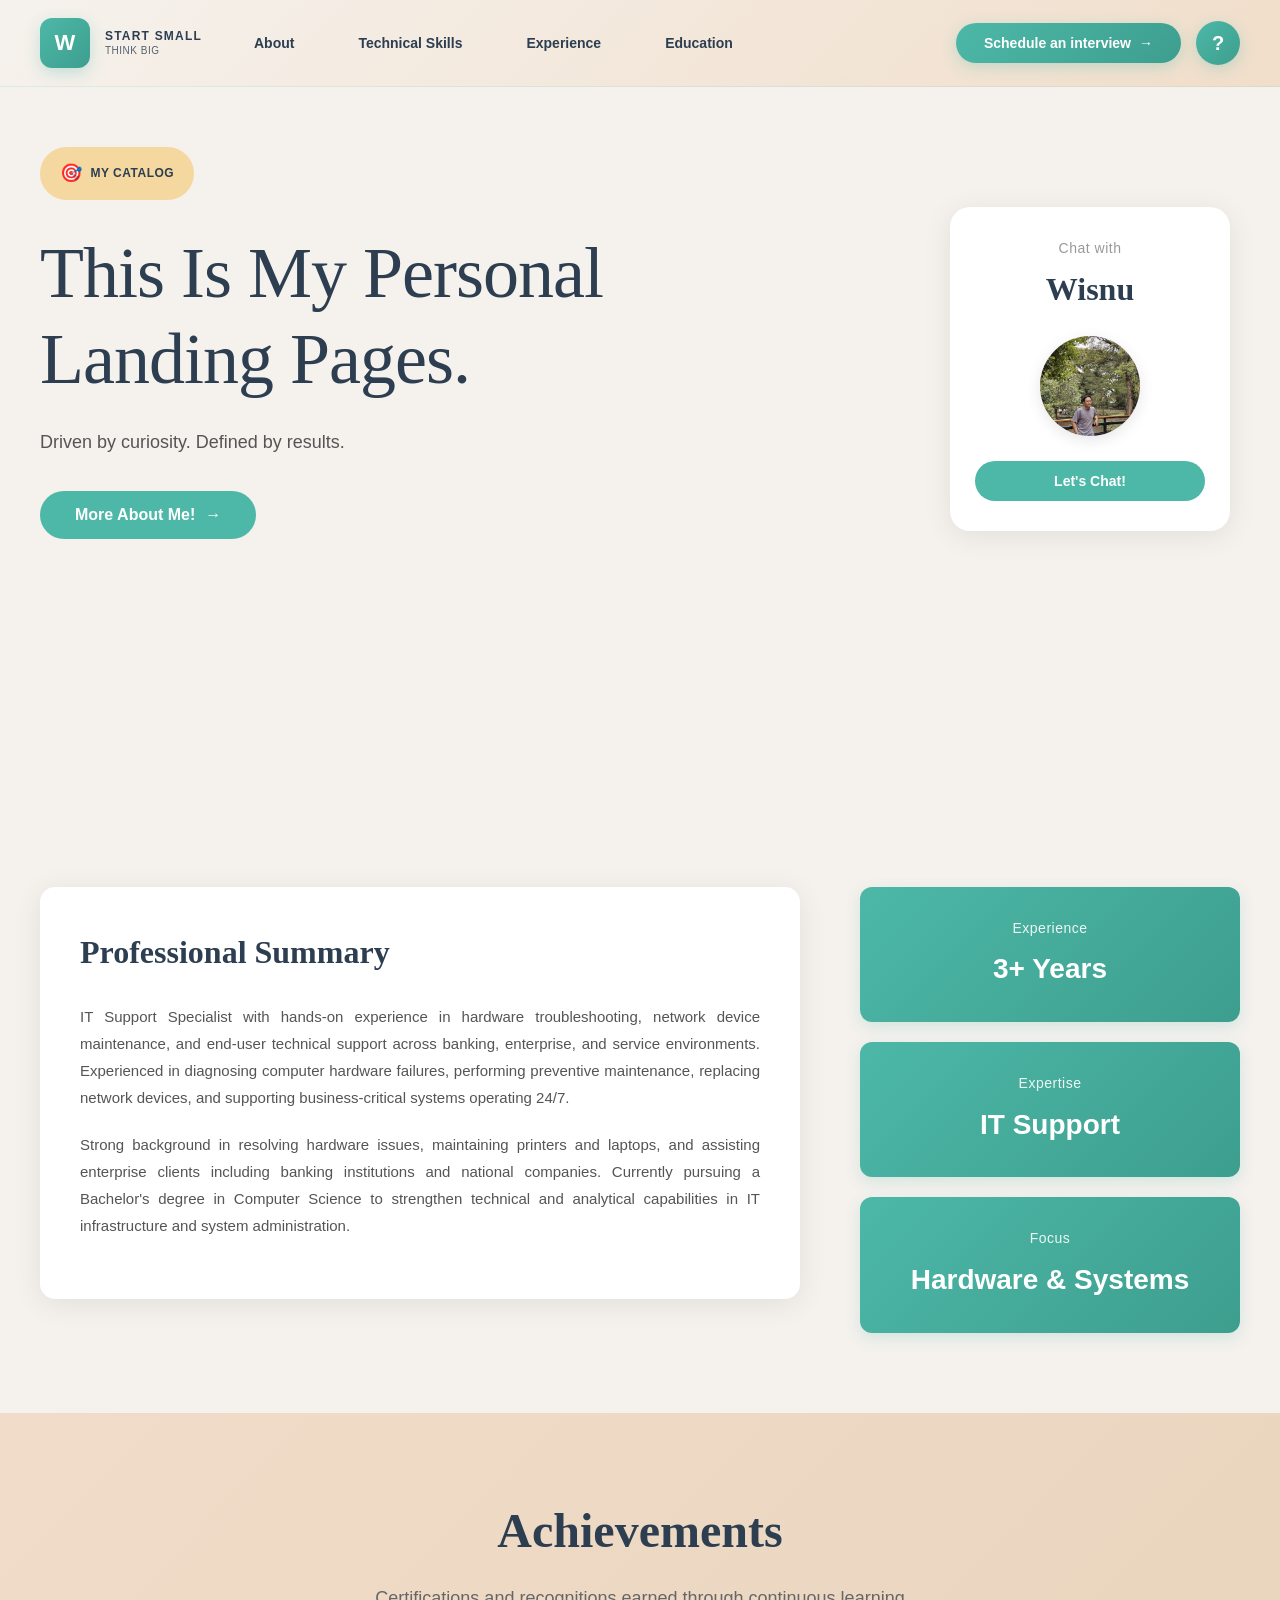
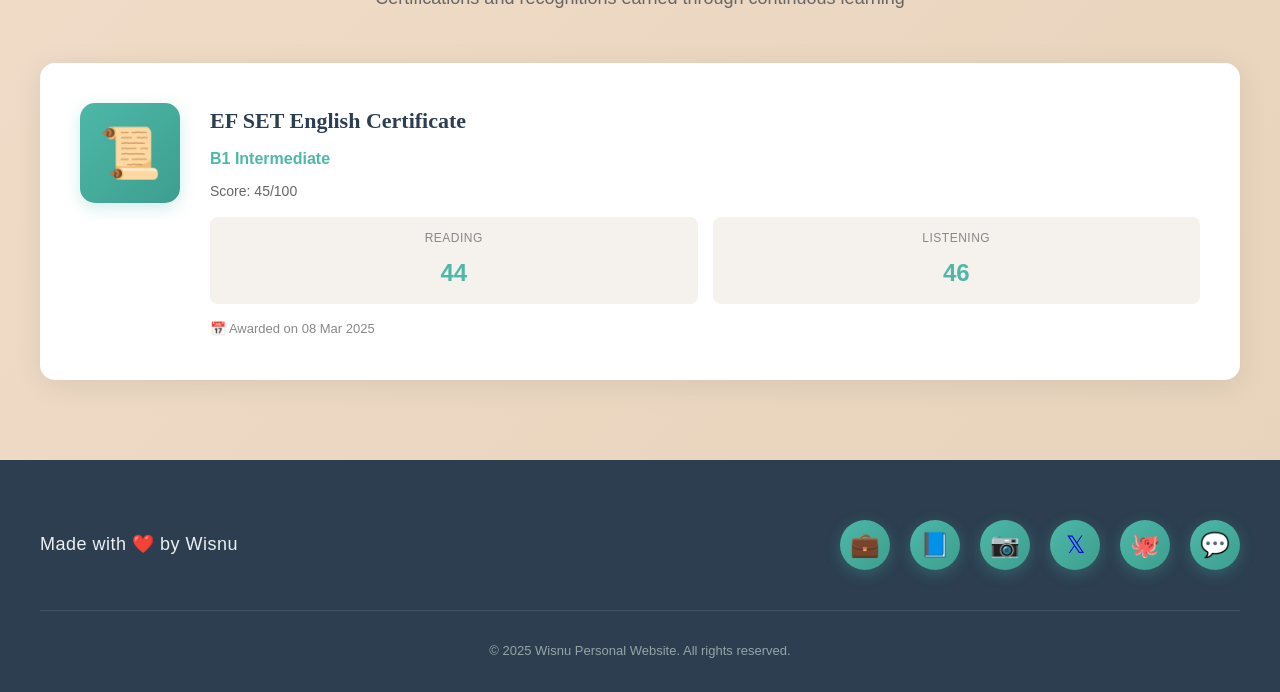
==== index.html @ cc22c413 "Create index.html" ====
<!DOCTYPE html>
<html lang="id">
<head>
    <meta charset="UTF-8">
    <meta name="viewport" content="width=device-width, initial-scale=1.0">
    <title>Welcome To Personal Pages Wisnu</title>
    <link rel="stylesheet" href="../css/styles.css">
</head>
<body>
    <!-- Navigation Bar -->
    <nav class="navbar">
        <div class="nav-container">
            <div class="logo">
                <div class="logo-mark">W</div>
                <span class="logo-text">START SMALL<br><small>THINK BIG</small></span>
            </div>
            <ul class="nav-menu">
                <li><a href="#about">About</a></li>
                <li><a href="../skills/technical-skills.html" target="_blank" rel="noopener noreferrer">Technical Skills</a></li>
                <li><a href="../experience/professional-experience.html" target="_blank" rel="noopener noreferrer">Experience</a></li>
                <li><a href="../education/education.html" target="_blank" rel="noopener noreferrer">Education</a></li>
            </ul>
            <div class="nav-buttons">
                <button class="btn-schedule">Schedule an interview <span class="arrow">→</span></button>
                <button class="btn-help">?</button>
            </div>
        </div>
    </nav>

    <!-- Hero Section -->
    <section class="hero">
        <div class="hero-content">
            <!-- My Catalog Badge -->
            <a href="../catalog/my-catalog.html" target="_blank" rel="noopener noreferrer" class="my-catalog-link">
                <div class="my-guide-badge">
                    <div class="badge-icon">🎯</div>
                    <span>MY CATALOG</span>
                </div>
            </a>

            <!-- Main Content -->
            <div class="hero-text">
                <h1>This Is My Personal<br>Landing Pages.</h1>
                <p class="hero-subtitle">Driven by curiosity. Defined by results.</p>
                <button class="btn-cta">More About Me! <span class="arrow">→</span></button>
            </div>

            <!-- Illustration Section -->
            
                    </g>
                </svg>
            </div>
        </div>

        <!-- Chat with Wisnu Section -->
        <div class="chat-section">
            <div class="chat-box">
                <h3>Chat with</h3>
                <h2>Wisnu</h2>
                <div class="wisnu-avatar">
                    <img src="../image/wisnu.jpg" alt="Wisnu" class="avatar-image">
                </div>
                <button class="btn-chat">Let's Chat!</button>
            </div>
        </div>
    </section>

    <!-- About Section -->
    <section id="about" class="about-section">
        <div class="about-container">
            <div class="about-content">
                <h2>Professional Summary</h2>
                <p>IT Support Specialist with hands-on experience in hardware troubleshooting, network device maintenance, and end-user technical support across banking, enterprise, and service environments. Experienced in diagnosing computer hardware failures, performing preventive maintenance, replacing network devices, and supporting business-critical systems operating 24/7.</p>
                
                <p>Strong background in resolving hardware issues, maintaining printers and laptops, and assisting enterprise clients including banking institutions and national companies. Currently pursuing a Bachelor's degree in Computer Science to strengthen technical and analytical capabilities in IT infrastructure and system administration.</p>
            </div>
            
            <div class="about-stats">
                <div class="stat-item">
                    <h3>Experience</h3>
                    <p>3+ Years</p>
                </div>
                <div class="stat-item">
                    <h3>Expertise</h3>
                    <p>IT Support</p>
                </div>
                <div class="stat-item">
                    <h3>Focus</h3>
                    <p>Hardware & Systems</p>
                </div>
            </div>
        </div>
    </section>

    <!-- Achievement Section -->
    <section class="achievement-section">
        <div class="achievement-container">
            <h2>Achievements</h2>
            <p class="achievement-subtitle">Certifications and recognitions earned through continuous learning</p>
            
            <div class="achievement-grid">
                <!-- EF SET English Certificate -->
                <div class="achievement-card">
                    <div class="achievement-logo">
                        <span class="cert-icon">📜</span>
                    </div>
                    <div class="achievement-details">
                        <h3>EF SET English Certificate</h3>
                        <p class="cert-level">B1 Intermediate</p>
                        <p class="cert-score">Score: 45/100</p>
                        <div class="cert-scores">
                            <div class="score-item">
                                <span class="score-label">Reading</span>
                                <span class="score-number">44</span>
                            </div>
                            <div class="score-item">
                                <span class="score-label">Listening</span>
                                <span class="score-number">46</span>
                            </div>
                        </div>
                        <p class="cert-date">📅 Awarded on 08 Mar 2025</p>
                    </div>
                </div>
            </div>
        </div>
    </section>

    <!-- Footer -->
    <footer class="footer">
        <div class="footer-container">
            <div class="footer-content">
                <p class="footer-credit">Made with <span class="heart">❤️</span> by Wisnu</p>
                <div class="social-links">
                    <a href="https://linkedin.com/in/wisnu" target="_blank" rel="noopener noreferrer" class="social-link" title="LinkedIn">
                        <span>💼</span>
                    </a>
                    <a href="https://facebook.com" target="_blank" rel="noopener noreferrer" class="social-link" title="Facebook">
                        <span>📘</span>
                    </a>
                    <a href="https://instagram.com" target="_blank" rel="noopener noreferrer" class="social-link" title="Instagram">
                        <span>📷</span>
                    </a>
                    <a href="https://twitter.com" target="_blank" rel="noopener noreferrer" class="social-link" title="X (Twitter)">
                        <span>𝕏</span>
                    </a>
                    <a href="https://github.com" target="_blank" rel="noopener noreferrer" class="social-link" title="GitHub">
                        <span>🐙</span>
                    </a>
                    <a href="https://discord.com" target="_blank" rel="noopener noreferrer" class="social-link" title="Discord">
                        <span>💬</span>
                    </a>
                </div>
            </div>
            <p class="footer-copyright">&copy; 2025 Wisnu Personal Website. All rights reserved.</p>
        </div>
    </footer>

    <script src="../js/script.js"></script>
</body>
</html>
---- css/styles.css ----
* {
    margin: 0;
    padding: 0;
    box-sizing: border-box;
}

body {
    font-family: 'Segoe UI', Tahoma, Geneva, Verdana, sans-serif;
    background-color: #f5f1ed;
    color: #333;
    line-height: 1.6;
}

/* ============= NAVBAR ============= */
.navbar {
    background: linear-gradient(135deg, rgba(245, 241, 237, 0.95) 0%, rgba(240, 220, 200, 0.95) 100%);
    backdrop-filter: blur(10px);
    padding: 18px 0;
    position: sticky;
    top: 0;
    z-index: 100;
    border-bottom: 1px solid rgba(77, 184, 168, 0.15);
    box-shadow: 0 4px 20px rgba(0, 0, 0, 0.08);
    transition: all 0.3s ease;
}

.navbar:hover {
    box-shadow: 0 8px 30px rgba(0, 0, 0, 0.12);
}

.nav-container {
    max-width: 1400px;
    margin: 0 auto;
    padding: 0 40px;
    display: flex;
    justify-content: space-between;
    align-items: center;
    gap: 40px;
}

.logo {
    display: flex;
    align-items: center;
    gap: 15px;
    min-width: 140px;
    cursor: pointer;
    transition: all 0.3s ease;
}

.logo:hover {
    transform: translateY(-2px);
}

.logo-mark {
    width: 50px;
    height: 50px;
    background: linear-gradient(135deg, #4db8a8 0%, #3d9e8e 100%);
    color: white;
    border-radius: 12px;
    display: flex;
    align-items: center;
    justify-content: center;
    font-weight: bold;
    font-size: 22px;
    box-shadow: 0 5px 15px rgba(77, 184, 168, 0.3);
    transition: all 0.3s ease;
}

.logo:hover .logo-mark {
    transform: scale(1.1) rotate(5deg);
    box-shadow: 0 8px 25px rgba(77, 184, 168, 0.4);
}

.logo-text {
    font-size: 12px;
    font-weight: 700;
    letter-spacing: 1.2px;
    line-height: 1.3;
    color: #2c3e50;
}

.logo-text small {
    display: block;
    font-size: 10px;
    letter-spacing: 0.5px;
    font-weight: 500;
    opacity: 0.8;
}

.nav-menu {
    display: flex;
    list-style: none;
    gap: 40px;
    flex: 1;
    align-items: center;
}

.nav-menu li {
    position: relative;
}

.nav-menu a {
    text-decoration: none;
    color: #2c3e50;
    font-size: 14px;
    font-weight: 600;
    transition: all 0.3s ease;
    padding: 8px 12px;
    border-radius: 6px;
    position: relative;
}

.nav-menu a:hover {
    color: #4db8a8;
    background-color: rgba(77, 184, 168, 0.1);
    transform: translateY(-2px);
}

.nav-menu a::after {
    content: '';
    position: absolute;
    bottom: -6px;
    left: 12px;
    width: 0;
    height: 3px;
    background: linear-gradient(90deg, #4db8a8, #3d9e8e);
    border-radius: 2px;
    transition: width 0.3s ease;
}

.nav-menu a:hover::after {
    width: calc(100% - 24px);
}

.nav-buttons {
    display: flex;
    gap: 15px;
    align-items: center;
}

.btn-schedule {
    background: linear-gradient(135deg, #4db8a8 0%, #3d9e8e 100%);
    color: white;
    border: none;
    padding: 12px 28px;
    border-radius: 25px;
    font-size: 14px;
    font-weight: 600;
    cursor: pointer;
    transition: all 0.3s ease;
    display: flex;
    align-items: center;
    gap: 8px;
    white-space: nowrap;
    box-shadow: 0 4px 15px rgba(77, 184, 168, 0.3);
}

.btn-schedule:hover {
    transform: translateY(-3px);
    box-shadow: 0 8px 25px rgba(77, 184, 168, 0.4);
}

.btn-schedule:active {
    transform: translateY(-1px);
}

.btn-help {
    width: 44px;
    height: 44px;
    border-radius: 50%;
    background: linear-gradient(135deg, #4db8a8 0%, #3d9e8e 100%);
    color: white;
    border: none;
    font-size: 20px;
    font-weight: bold;
    cursor: pointer;
    transition: all 0.3s ease;
    display: flex;
    align-items: center;
    justify-content: center;
    box-shadow: 0 4px 15px rgba(77, 184, 168, 0.3);
    position: relative;
}

.btn-help:hover {
    transform: scale(1.15) rotate(10deg);
    box-shadow: 0 8px 25px rgba(77, 184, 168, 0.4);
}

.btn-help:active {
    transform: scale(1.05) rotate(10deg);
}

.arrow {
    transition: transform 0.3s ease;
}

.btn-schedule:hover .arrow {
    transform: translateX(5px);
}

/* ============= HERO SECTION ============= */
.hero {
    max-width: 1400px;
    margin: 0 auto;
    padding: 60px 40px;
    display: grid;
    grid-template-columns: 1fr 300px;
    gap: 40px;
    position: relative;
}

.hero-content {
    position: relative;
    min-height: 600px;
}

.my-guide-badge {
    display: inline-flex;
    align-items: center;
    gap: 8px;
    background-color: #f4d89f;
    padding: 12px 20px;
    border-radius: 50px;
    margin-bottom: 30px;
    font-size: 12px;
    font-weight: 700;
    letter-spacing: 0.5px;
    color: #2c3e50;
}

.my-catalog-link {
    text-decoration: none;
    cursor: pointer;
    transition: all 0.3s ease;
    display: inline-block;
}

.my-catalog-link:hover .my-guide-badge {
    background-color: #ecc86f;
    transform: translateY(-3px);
    box-shadow: 0 5px 15px rgba(0, 0, 0, 0.1);
}

.badge-icon {
    font-size: 18px;
}

.hero-text {
    margin-bottom: 50px;
}

.hero-text h1 {
    font-size: 72px;
    font-weight: 400;
    line-height: 1.2;
    color: #2c3e50;
    margin-bottom: 25px;
    font-family: 'Georgia', serif;
    letter-spacing: -1px;
}

.hero-subtitle {
    font-size: 18px;
    color: #555;
    margin-bottom: 35px;
    font-weight: 400;
}

.btn-cta {
    background-color: #4db8a8;
    color: white;
    border: none;
    padding: 15px 35px;
    border-radius: 30px;
    font-size: 16px;
    font-weight: 600;
    cursor: pointer;
    transition: all 0.3s ease;
    display: inline-flex;
    align-items: center;
    gap: 10px;
}

.btn-cta:hover {
    background-color: #3d9e8e;
    transform: translateY(-3px);
    box-shadow: 0 8px 20px rgba(77, 184, 168, 0.3);
}

/* ============= ILLUSTRATION ============= */
.illustration-container {
    position: relative;
    height: 400px;
    margin-top: 80px;
    border-radius: 15px;
    overflow: hidden;
    box-shadow: 0 10px 40px rgba(0, 0, 0, 0.1);
}

.illustration {
    width: 100%;
    height: 100%;
    object-fit: cover;
}

.balloon {
    animation: float 3s ease-in-out infinite;
}

@keyframes float {
    0%, 100% {
        transform: translateY(0px);
    }
    50% {
        transform: translateY(-20px);
    }
}

/* ============= CHAT SECTION ============= */
.chat-section {
    display: flex;
    flex-direction: column;
    align-items: center;
}

.chat-box {
    background-color: white;
    border-radius: 20px;
    padding: 30px 25px;
    text-align: center;
    box-shadow: 0 5px 30px rgba(0, 0, 0, 0.08);
    position: relative;
    top: 60px;
    min-width: 280px;
}

.chat-box h3 {
    font-size: 14px;
    color: #999;
    font-weight: 400;
    margin-bottom: 5px;
    letter-spacing: 0.5px;
}

.chat-box h2 {
    font-size: 32px;
    color: #2c3e50;
    font-weight: 600;
    margin-bottom: 20px;
    font-family: 'Georgia', serif;
}

.wisnu-avatar {
    width: 100px;
    height: 100px;
    margin: 0 auto 25px;
    border-radius: 50%;
    background: linear-gradient(135deg, #e8c4d9 0%, #f5d5e0 100%);
    display: flex;
    align-items: center;
    justify-content: center;
    font-size: 50px;
    box-shadow: 0 4px 15px rgba(0, 0, 0, 0.1);
}

.avatar-placeholder {
    width: 100%;
    height: 100%;
    border-radius: 50%;
    display: flex;
    align-items: center;
    justify-content: center;
}

.avatar-image {
    width: 100%;
    height: 100%;
    border-radius: 50%;
    object-fit: cover;
    object-position: center;
}

.btn-chat {
    background-color: #4db8a8;
    color: white;
    border: none;
    padding: 12px 30px;
    border-radius: 25px;
    font-size: 14px;
    font-weight: 600;
    cursor: pointer;
    transition: all 0.3s ease;
    width: 100%;
}

.btn-chat:hover {
    background-color: #3d9e8e;
    transform: translateY(-2px);
    box-shadow: 0 5px 15px rgba(77, 184, 168, 0.3);
}

/* ============= ABOUT SECTION ============= */
.about-section {
    padding: 80px 40px;
    background-color: #f5f1ed;
    scroll-margin-top: 80px;
}

.about-container {
    max-width: 1200px;
    margin: 0 auto;
    display: grid;
    grid-template-columns: 2fr 1fr;
    gap: 60px;
    align-items: start;
}

.about-content {
    padding: 40px;
    background-color: white;
    border-radius: 15px;
    box-shadow: 0 5px 30px rgba(0, 0, 0, 0.08);
}

.about-content h2 {
    font-size: 32px;
    color: #2c3e50;
    margin-bottom: 25px;
    font-family: 'Georgia', serif;
    font-weight: 600;
}

.about-content p {
    font-size: 15px;
    color: #555;
    line-height: 1.8;
    margin-bottom: 20px;
    text-align: justify;
}

.about-stats {
    display: grid;
    grid-template-columns: 1fr;
    gap: 20px;
}

.stat-item {
    background: linear-gradient(135deg, #4db8a8 0%, #3d9e8e 100%);
    color: white;
    padding: 30px 25px;
    border-radius: 12px;
    text-align: center;
    box-shadow: 0 5px 15px rgba(77, 184, 168, 0.2);
    transition: all 0.3s ease;
}

.stat-item:hover {
    transform: translateY(-5px);
    box-shadow: 0 10px 25px rgba(77, 184, 168, 0.3);
}

.stat-item h3 {
    font-size: 14px;
    font-weight: 500;
    opacity: 0.9;
    margin-bottom: 8px;
    letter-spacing: 0.5px;
}

.stat-item p {
    font-size: 28px;
    font-weight: 700;
    margin: 0;
    color: white;
}

@media (max-width: 768px) {
    .about-section {
        padding: 50px 20px;
    }

    .about-container {
        grid-template-columns: 1fr;
        gap: 30px;
    }

    .about-content {
        padding: 25px;
    }

    .about-content h2 {
        font-size: 24px;
    }

    .about-content p {
        font-size: 14px;
        text-align: left;
    }

    .stat-item p {
        font-size: 22px;
    }
}

/* ============= RESPONSIVE ============= */
@media (max-width: 1200px) {
    .nav-container {
        padding: 0 30px;
        gap: 30px;
    }

    .nav-menu {
        gap: 25px;
    }

    .hero {
        grid-template-columns: 1fr;
        gap: 30px;
        padding: 40px 30px;
    }

    .hero-text h1 {
        font-size: 48px;
    }

    .chat-section {
        margin-top: 40px;
        position: relative;
        top: 0;
    }
}

@media (max-width: 768px) {
    .nav-container {
        flex-wrap: wrap;
        justify-content: space-between;
        padding: 15px 20px;
    }

    .nav-menu {
        flex-wrap: wrap;
        gap: 15px;
        order: 3;
        flex-basis: 100%;
        margin-top: 20px;
    }

    .nav-menu a {
        font-size: 13px;
    }

    .btn-schedule span {
        display: none;
    }

    .hero {
        padding: 30px 20px;
    }

    .hero-text h1 {
        font-size: 36px;
    }

    .hero-subtitle {
        font-size: 16px;
    }

    .my-guide-badge {
        margin-bottom: 20px;
    }

    .illustration-container {
        height: 300px;
        margin-top: 40px;
    }

    .chat-box {
        min-width: 100%;
        max-width: 280px;
    }
}

@media (max-width: 480px) {
    .nav-container {
        padding: 10px 15px;
    }

    .logo-text {
        font-size: 9px;
    }

    .nav-menu {
        order: 3;
        flex-basis: 100%;
        margin-top: 15px;
        gap: 12px;
    }

    .nav-menu a {
        font-size: 12px;
    }

    .nav-buttons {
        order: 2;
    }

    .hero {
        padding: 20px 15px;
    }

    .hero-text h1 {
        font-size: 28px;
    }

    .hero-subtitle {
        font-size: 14px;
    }

    .illustration-container {
        height: 250px;
        margin-top: 30px;
    }

    .chat-box {
        min-width: 100%;
        padding: 20px 15px;
    }

    .chat-box h2 {
        font-size: 24px;
    }

    .wisnu-avatar {
        width: 80px;
        height: 80px;
        font-size: 40px;
    }
}

/* ============= ACHIEVEMENT SECTION ============= */
.achievement-section {
    padding: 80px 40px;
    background: linear-gradient(135deg, #f0dcc8 0%, #e8d4bc 100%);
    scroll-margin-top: 80px;
}

.achievement-container {
    max-width: 1200px;
    margin: 0 auto;
}

.achievement-section h2 {
    font-size: 48px;
    color: #2c3e50;
    margin-bottom: 15px;
    font-family: 'Georgia', serif;
    font-weight: 600;
    text-align: center;
}

.achievement-subtitle {
    font-size: 18px;
    color: #666;
    text-align: center;
    margin-bottom: 50px;
    font-weight: 400;
}

.achievement-grid {
    display: grid;
    grid-template-columns: repeat(auto-fit, minmax(350px, 1fr));
    gap: 30px;
}

.achievement-card {
    background: white;
    border-radius: 15px;
    padding: 40px;
    box-shadow: 0 5px 30px rgba(0, 0, 0, 0.08);
    transition: all 0.3s ease;
    display: flex;
    gap: 30px;
    align-items: flex-start;
}

.achievement-card:hover {
    transform: translateY(-8px);
    box-shadow: 0 15px 50px rgba(0, 0, 0, 0.15);
}

.achievement-logo {
    flex-shrink: 0;
    width: 100px;
    height: 100px;
    background: linear-gradient(135deg, #4db8a8 0%, #3d9e8e 100%);
    border-radius: 15px;
    display: flex;
    align-items: center;
    justify-content: center;
    box-shadow: 0 5px 15px rgba(77, 184, 168, 0.25);
}

.cert-icon {
    font-size: 50px;
    line-height: 1;
}

.achievement-details {
    flex: 1;
}

.achievement-details h3 {
    font-size: 22px;
    color: #2c3e50;
    margin-bottom: 8px;
    font-family: 'Georgia', serif;
    font-weight: 600;
}

.cert-level {
    font-size: 16px;
    color: #4db8a8;
    font-weight: 600;
    margin-bottom: 8px;
}

.cert-score {
    font-size: 14px;
    color: #666;
    margin-bottom: 15px;
    font-weight: 500;
}

.cert-scores {
    display: grid;
    grid-template-columns: 1fr 1fr;
    gap: 15px;
    margin-bottom: 15px;
}

.score-item {
    background: #f5f1ed;
    padding: 12px;
    border-radius: 8px;
    text-align: center;
    transition: all 0.3s ease;
}

.score-item:hover {
    background: #ede4d8;
}

.score-label {
    display: block;
    font-size: 12px;
    color: #888;
    font-weight: 500;
    margin-bottom: 5px;
    text-transform: uppercase;
    letter-spacing: 0.5px;
}

.score-number {
    display: block;
    font-size: 24px;
    color: #4db8a8;
    font-weight: 700;
}

.cert-date {
    font-size: 13px;
    color: #888;
    margin: 0;
    font-weight: 500;
}

/* ============= FOOTER ============= */
.footer {
    background-color: #2c3e50;
    padding: 60px 40px 30px;
}

.footer-container {
    max-width: 1200px;
    margin: 0 auto;
}

.footer-content {
    display: flex;
    justify-content: space-between;
    align-items: center;
    margin-bottom: 40px;
    flex-wrap: wrap;
    gap: 30px;
}

.footer-credit {
    font-size: 18px;
    color: #ecf0f1;
    margin: 0;
    font-weight: 500;
    letter-spacing: 0.5px;
}

.heart {
    display: inline-block;
    animation: heartbeat 1.5s ease-in-out infinite;
}

@keyframes heartbeat {
    0%, 100% {
        transform: scale(1);
    }
    25% {
        transform: scale(1.2);
    }
    50% {
        transform: scale(1);
    }
}

.social-links {
    display: flex;
    gap: 20px;
    align-items: center;
}

.social-link {
    width: 50px;
    height: 50px;
    background: linear-gradient(135deg, #4db8a8 0%, #3d9e8e 100%);
    border-radius: 50%;
    display: flex;
    align-items: center;
    justify-content: center;
    font-size: 24px;
    text-decoration: none;
    transition: all 0.3s ease;
    box-shadow: 0 4px 15px rgba(77, 184, 168, 0.3);
}

.social-link:hover {
    transform: translateY(-5px) scale(1.15);
    box-shadow: 0 10px 30px rgba(77, 184, 168, 0.4);
}

.social-link:active {
    transform: translateY(-2px) scale(1.1);
}

.footer-copyright {
    text-align: center;
    font-size: 13px;
    color: #95a5a6;
    margin: 0;
    padding-top: 30px;
    border-top: 1px solid rgba(255, 255, 255, 0.1);
    font-weight: 400;
}

/* ============= RESPONSIVE FOOTER ============= */
@media (max-width: 768px) {
    .achievement-section {
        padding: 60px 25px;
    }

    .achievement-section h2 {
        font-size: 36px;
    }

    .achievement-card {
        flex-direction: column;
        text-align: center;
    }

    .achievement-logo {
        margin: 0 auto;
    }

    .footer-content {
        flex-direction: column;
        text-align: center;
        margin-bottom: 30px;
    }

    .footer-credit {
        font-size: 16px;
    }

    .social-links {
        justify-content: center;
    }

    .footer {
        padding: 50px 25px 25px;
    }
}

@media (max-width: 480px) {
    .achievement-section {
        padding: 50px 15px;
    }

    .achievement-section h2 {
        font-size: 28px;
    }

    .achievement-card {
        padding: 25px 20px;
        gap: 20px;
    }

    .achievement-logo {
        width: 80px;
        height: 80px;
    }

    .cert-icon {
        font-size: 40px;
    }

    .achievement-details h3 {
        font-size: 18px;
    }

    .score-number {
        font-size: 20px;
    }

    .footer-credit {
        font-size: 14px;
    }

    .social-link {
        width: 45px;
        height: 45px;
        font-size: 20px;
    }

    .social-links {
        gap: 15px;
    }
}
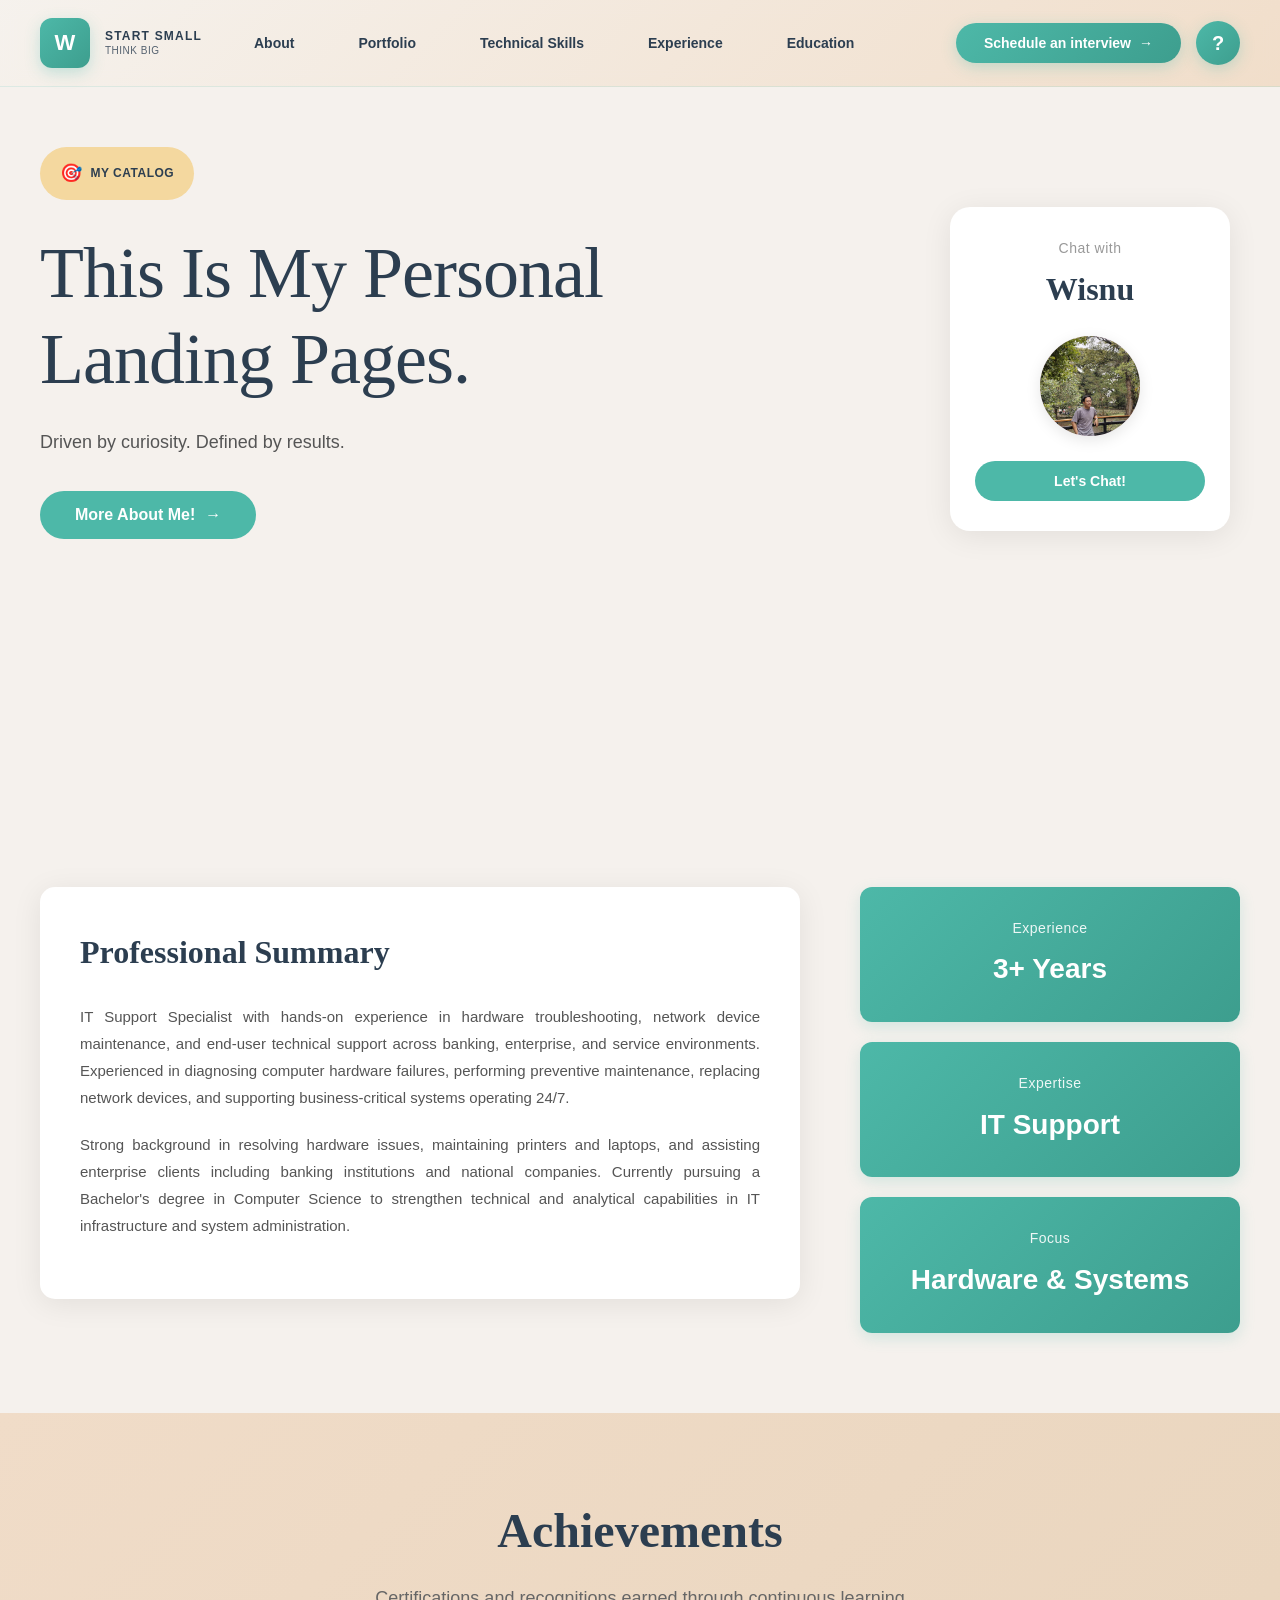
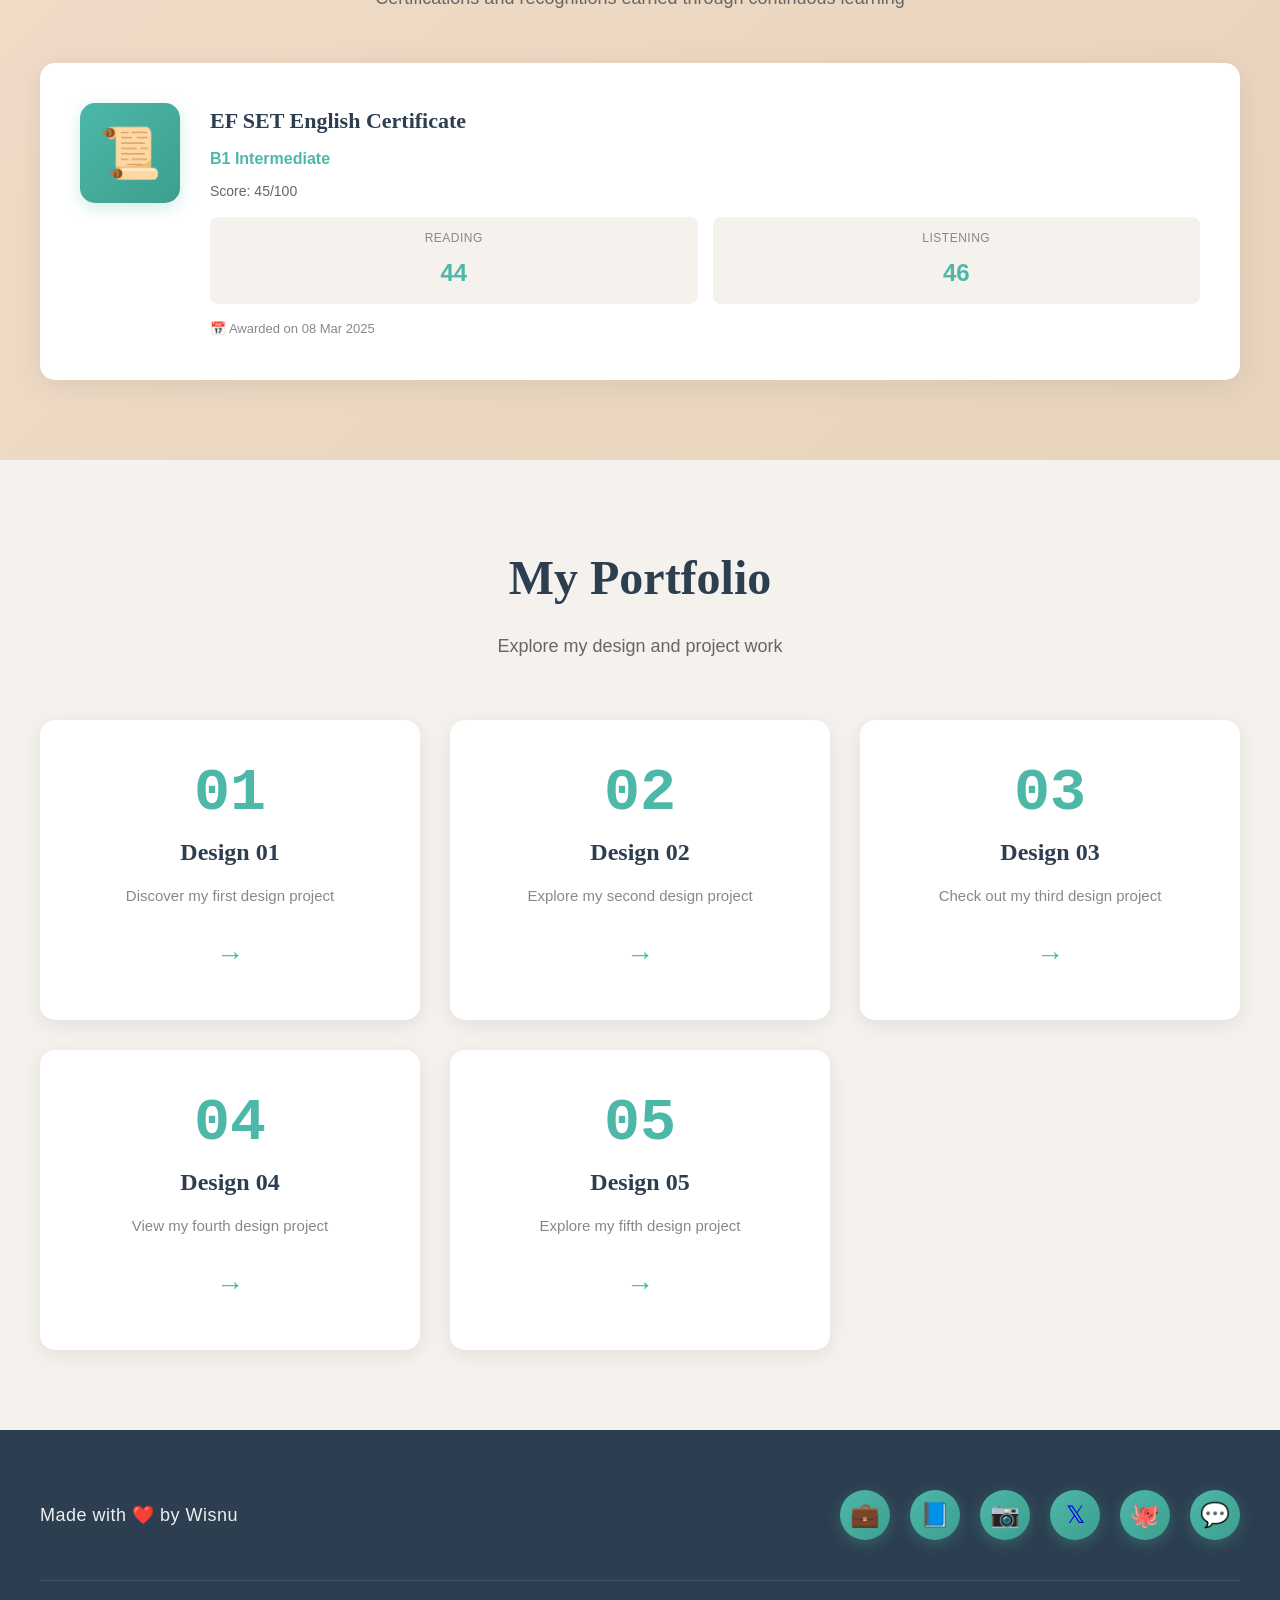
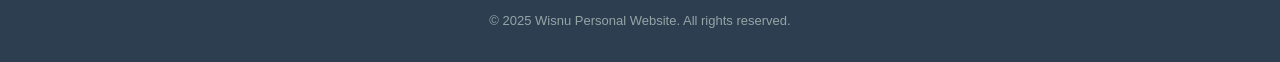
==== commit 95f9a468: "commit" ====
--- a/index.html
+++ b/index.html
@@ -4,7 +4,7 @@
     <meta charset="UTF-8">
     <meta name="viewport" content="width=device-width, initial-scale=1.0">
     <title>Welcome To Personal Pages Wisnu</title>
-    <link rel="stylesheet" href="../css/styles.css">
+    <link rel="stylesheet" href="css/styles.css">
 </head>
 <body>
     <!-- Navigation Bar -->
@@ -16,9 +16,10 @@
             </div>
             <ul class="nav-menu">
                 <li><a href="#about">About</a></li>
-                <li><a href="../skills/technical-skills.html" target="_blank" rel="noopener noreferrer">Technical Skills</a></li>
-                <li><a href="../experience/professional-experience.html" target="_blank" rel="noopener noreferrer">Experience</a></li>
-                <li><a href="../education/education.html" target="_blank" rel="noopener noreferrer">Education</a></li>
+                <li><a href="#portfolio">Portfolio</a></li>
+                <li><a href="skills/technical-skills.html" target="_blank" rel="noopener noreferrer">Technical Skills</a></li>
+                <li><a href="experience/professional-experience.html" target="_blank" rel="noopener noreferrer">Experience</a></li>
+                <li><a href="education/education.html" target="_blank" rel="noopener noreferrer">Education</a></li>
             </ul>
             <div class="nav-buttons">
                 <button class="btn-schedule">Schedule an interview <span class="arrow">→</span></button>
@@ -31,7 +32,7 @@
     <section class="hero">
         <div class="hero-content">
             <!-- My Catalog Badge -->
-            <a href="../catalog/my-catalog.html" target="_blank" rel="noopener noreferrer" class="my-catalog-link">
+            <a href="catalog/my-catalog.html" target="_blank" rel="noopener noreferrer" class="my-catalog-link">
                 <div class="my-guide-badge">
                     <div class="badge-icon">🎯</div>
                     <span>MY CATALOG</span>
@@ -58,7 +59,7 @@
                 <h3>Chat with</h3>
                 <h2>Wisnu</h2>
                 <div class="wisnu-avatar">
-                    <img src="../image/wisnu.jpg" alt="Wisnu" class="avatar-image">
+                    <img src="image/wisnu.jpg" alt="Wisnu" class="avatar-image">
                 </div>
                 <button class="btn-chat">Let's Chat!</button>
             </div>
@@ -125,6 +126,66 @@
         </div>
     </section>
 
+    <!-- Portfolio Section -->
+    <section id="portfolio" class="portfolio-section">
+        <div class="portfolio-container">
+            <h2>My Portfolio</h2>
+            <p class="portfolio-subtitle">Explore my design and project work</p>
+            
+            <div class="portfolio-grid">
+                <!-- Design 01 -->
+                <a href="portfolio/design-01.html" class="portfolio-card" target="_blank" rel="noopener noreferrer">
+                    <div class="portfolio-card-content">
+                        <div class="portfolio-number">01</div>
+                        <h3>Design 01</h3>
+                        <p class="portfolio-desc">Discover my first design project</p>
+                        <div class="portfolio-arrow">→</div>
+                    </div>
+                </a>
+
+                <!-- Design 02 -->
+                <a href="portfolio/design-02.html" class="portfolio-card" target="_blank" rel="noopener noreferrer">
+                    <div class="portfolio-card-content">
+                        <div class="portfolio-number">02</div>
+                        <h3>Design 02</h3>
+                        <p class="portfolio-desc">Explore my second design project</p>
+                        <div class="portfolio-arrow">→</div>
+                    </div>
+                </a>
+
+                <!-- Design 03 -->
+                <a href="portfolio/design-03.html" class="portfolio-card" target="_blank" rel="noopener noreferrer">
+                    <div class="portfolio-card-content">
+                        <div class="portfolio-number">03</div>
+                        <h3>Design 03</h3>
+                        <p class="portfolio-desc">Check out my third design project</p>
+                        <div class="portfolio-arrow">→</div>
+                    </div>
+                </a>
+
+                <!-- Design 04 -->
+                <a href="portfolio/design-04.html" class="portfolio-card" target="_blank" rel="noopener noreferrer">
+                    <div class="portfolio-card-content">
+                        <div class="portfolio-number">04</div>
+                        <h3>Design 04</h3>
+                        <p class="portfolio-desc">View my fourth design project</p>
+                        <div class="portfolio-arrow">→</div>
+                    </div>
+                </a>
+
+                <!-- Design 05 -->
+                <a href="portfolio/design-05.html" class="portfolio-card" target="_blank" rel="noopener noreferrer">
+                    <div class="portfolio-card-content">
+                        <div class="portfolio-number">05</div>
+                        <h3>Design 05</h3>
+                        <p class="portfolio-desc">Explore my fifth design project</p>
+                        <div class="portfolio-arrow">→</div>
+                    </div>
+                </a>
+            </div>
+        </div>
+    </section>
+
     <!-- Footer -->
     <footer class="footer">
         <div class="footer-container">
@@ -155,6 +216,6 @@
         </div>
     </footer>
 
-    <script src="../js/script.js"></script>
+    <script src="js/script.js"></script>
 </body>
 </html>
--- a/css/styles.css
+++ b/css/styles.css
@@ -775,6 +775,246 @@
     font-weight: 500;
 }
 
+/* ============= PORTFOLIO SECTION ============= */
+.portfolio-section {
+    padding: 80px 40px;
+    background-color: #f5f1ed;
+    scroll-margin-top: 80px;
+}
+
+.portfolio-container {
+    max-width: 1200px;
+    margin: 0 auto;
+}
+
+.portfolio-section h2 {
+    font-size: 48px;
+    color: #2c3e50;
+    margin-bottom: 15px;
+    font-family: 'Georgia', serif;
+    font-weight: 600;
+    text-align: center;
+}
+
+.portfolio-subtitle {
+    font-size: 18px;
+    color: #666;
+    text-align: center;
+    margin-bottom: 60px;
+    font-weight: 400;
+}
+
+.portfolio-grid {
+    display: grid;
+    grid-template-columns: repeat(auto-fit, minmax(280px, 1fr));
+    gap: 30px;
+}
+
+.portfolio-card {
+    background: white;
+    border-radius: 15px;
+    padding: 40px 30px;
+    text-decoration: none;
+    color: inherit;
+    box-shadow: 0 5px 20px rgba(0, 0, 0, 0.08);
+    transition: all 0.3s ease;
+    display: flex;
+    flex-direction: column;
+    justify-content: center;
+    align-items: center;
+    text-align: center;
+    min-height: 300px;
+    position: relative;
+    overflow: hidden;
+}
+
+.portfolio-card::before {
+    content: '';
+    position: absolute;
+    top: 0;
+    left: -100%;
+    width: 100%;
+    height: 100%;
+    background: linear-gradient(135deg, #4db8a8 0%, #3d9e8e 100%);
+    transition: left 0.3s ease;
+    z-index: -1;
+}
+
+.portfolio-card:hover::before {
+    left: 0;
+}
+
+.portfolio-card:hover {
+    transform: translateY(-10px);
+    box-shadow: 0 15px 40px rgba(77, 184, 168, 0.3);
+}
+
+.portfolio-card:hover .portfolio-card-content {
+    color: white;
+}
+
+.portfolio-card:hover .portfolio-number {
+    color: #f0dcc8;
+}
+
+.portfolio-card-content {
+    position: relative;
+    z-index: 1;
+    transition: all 0.3s ease;
+}
+
+.portfolio-number {
+    font-size: 60px;
+    font-weight: 700;
+    color: #4db8a8;
+    margin-bottom: 10px;
+    line-height: 1;
+    transition: color 0.3s ease;
+    font-family: 'Courier New', monospace;
+}
+
+.portfolio-card h3 {
+    font-size: 24px;
+    color: #2c3e50;
+    margin-bottom: 12px;
+    font-family: 'Georgia', serif;
+    font-weight: 600;
+    transition: color 0.3s ease;
+}
+
+.portfolio-card:hover h3 {
+    color: white;
+}
+
+.portfolio-desc {
+    font-size: 15px;
+    color: #888;
+    margin-bottom: 25px;
+    font-weight: 400;
+    transition: color 0.3s ease;
+}
+
+.portfolio-card:hover .portfolio-desc {
+    color: rgba(255, 255, 255, 0.9);
+}
+
+.portfolio-arrow {
+    font-size: 28px;
+    color: #4db8a8;
+    transition: all 0.3s ease;
+}
+
+.portfolio-card:hover .portfolio-arrow {
+    color: white;
+    transform: translateX(5px);
+}
+
+@media (max-width: 768px) {
+    .portfolio-section {
+        padding: 50px 20px;
+    }
+
+    .portfolio-section h2 {
+        font-size: 36px;
+    }
+
+    .portfolio-subtitle {
+        font-size: 16px;
+        margin-bottom: 40px;
+    }
+
+    .portfolio-grid {
+        grid-template-columns: repeat(auto-fit, minmax(250px, 1fr));
+        gap: 20px;
+    }
+
+    .portfolio-card {
+        min-height: 280px;
+        padding: 30px 20px;
+    }
+
+    .portfolio-number {
+        font-size: 48px;
+    }
+
+    .portfolio-card h3 {
+        font-size: 20px;
+    }
+
+    .portfolio-desc {
+        font-size: 14px;
+    }
+}
+
+/* ============= PORTFOLIO DETAIL SECTION ============= */
+.portfolio-detail-section {
+    padding: 80px 40px;
+    background-color: #f5f1ed;
+    min-height: calc(100vh - 400px);
+    scroll-margin-top: 80px;
+}
+
+.portfolio-detail-container {
+    max-width: 1000px;
+    margin: 0 auto;
+    background: white;
+    border-radius: 15px;
+    padding: 60px 40px;
+    box-shadow: 0 5px 30px rgba(0, 0, 0, 0.08);
+}
+
+.portfolio-detail-container h1 {
+    font-size: 48px;
+    color: #2c3e50;
+    margin-bottom: 15px;
+    font-family: 'Georgia', serif;
+    font-weight: 600;
+}
+
+.design-subtitle {
+    font-size: 18px;
+    color: #888;
+    margin-bottom: 40px;
+    font-weight: 400;
+}
+
+.design-content {
+    font-size: 16px;
+    color: #555;
+    line-height: 1.8;
+}
+
+.design-content p {
+    margin-bottom: 20px;
+    text-align: justify;
+}
+
+@media (max-width: 768px) {
+    .portfolio-detail-section {
+        padding: 40px 20px;
+    }
+
+    .portfolio-detail-container {
+        padding: 30px 20px;
+    }
+
+    .portfolio-detail-container h1 {
+        font-size: 32px;
+    }
+
+    .design-subtitle {
+        font-size: 16px;
+    }
+
+    .design-content {
+        font-size: 15px;
+    }
+
+    .design-content p {
+        text-align: left;
+    }
+}
+
 /* ============= FOOTER ============= */
 .footer {
     background-color: #2c3e50;
